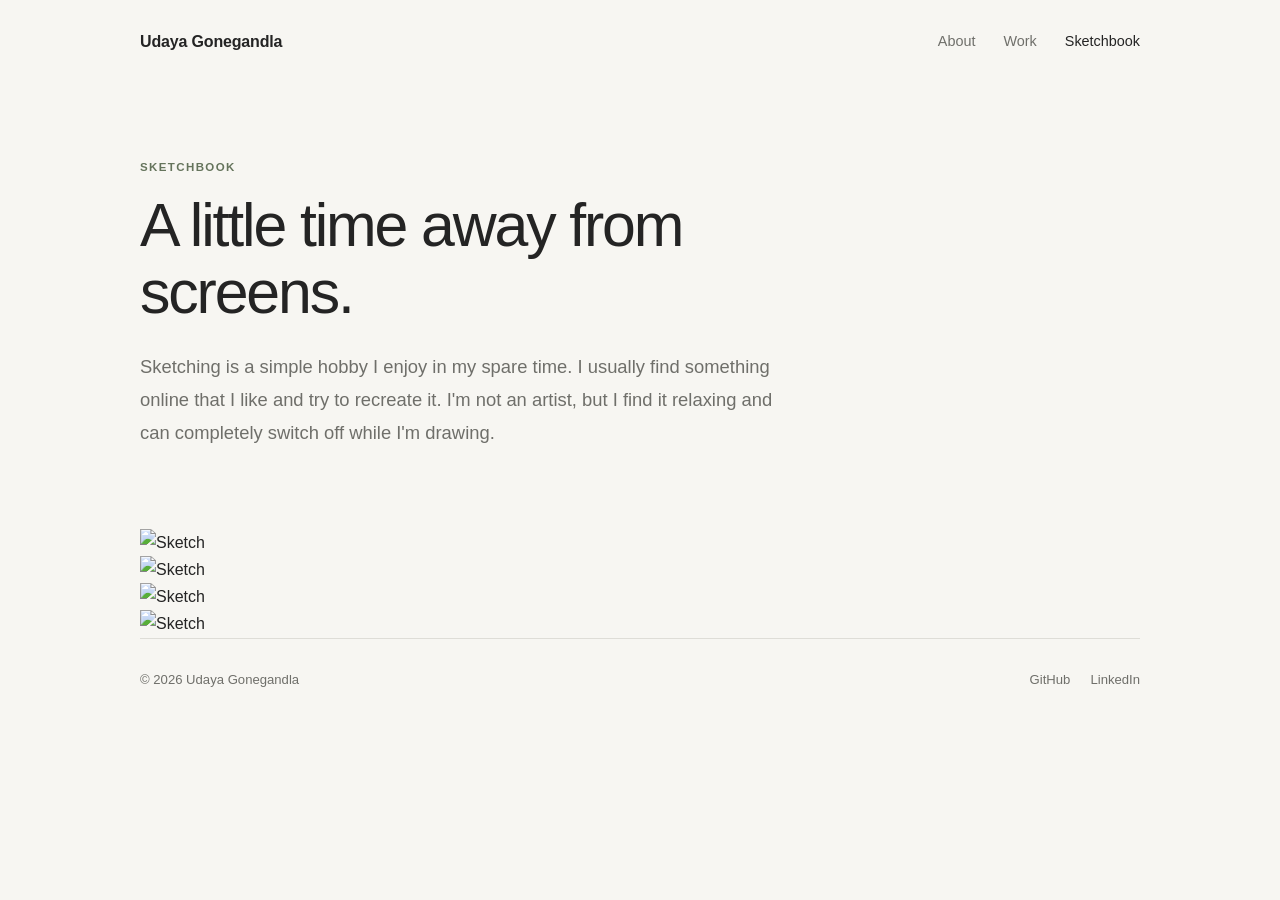
==== sketchbook.html @ cd7e1777 "Add initial sketchbook HTML structure" ====
<!DOCTYPE html> <html lang="en"> <head> <meta charset="UTF-8"> <meta name="viewport" content="width=device-width, initial-scale=1.0">
<title>Sketchbook — Udaya Gonegandla</title>

<link rel="stylesheet" href="style.css">

</head> <body>
<header class="site-header">

    <a href="index.html" class="logo">
        Udaya Gonegandla
    </a>

    <nav>
        <a href="about.html">About</a>
        <a href="work.html">Work</a>
        <a href="sketchbook.html" class="active">Sketchbook</a>
    </nav>

</header>


<main>

    <section class="page-intro sketchbook-intro">

        <p class="eyebrow">SKETCHBOOK</p>

        <h1>
            A little time away from screens.
        </h1>

        <p>
            Sketching is a simple hobby I enjoy in my spare time. I usually
            find something online that I like and try to recreate it.
            I'm not an artist, but I find it relaxing and can completely
            switch off while I'm drawing.
        </p>

    </section>


    <section class="sketch-gallery">

        <figure class="sketch">
            <img src="sketches/drawing-01.jpg"
                 alt="Sketch"
                 loading="lazy">
        </figure>


        <figure class="sketch">
            <img src="sketches/drawing-02.jpg"
                 alt="Sketch"
                 loading="lazy">
        </figure>


        <figure class="sketch">
            <img src="sketches/drawing-03.jpg"
                 alt="Sketch"
                 loading="lazy">
        </figure>


        <figure class="sketch">
            <img src="sketches/drawing-04.jpg"
                 alt="Sketch"
                 loading="lazy">
        </figure>

    </section>

</main>


<footer class="site-footer">

    <p>© 2026 Udaya Gonegandla</p>

    <div>
        <a href="https://github.com/tejaswiniveliventi"
           target="_blank"
           rel="noopener">
            GitHub
        </a>

        <a href="https://www.linkedin.com/in/udayasuryatejaswini/"
           target="_blank"
           rel="noopener">
            LinkedIn
        </a>
    </div>

</footer>

</body> </html>
---- style.css ----
/* =========================================
UDAYA GONEGANDLA — PORTFOLIO
========================================= */

:root {
--bg: #f7f6f2;
--text: #242424;
--muted: #6f6f6a;
--line: #deddd7;
--accent: #65745c;
--accent-light: #e7ebe3;
--white: #ffffff;

--max-width: 1080px;


}

/* =========================================
RESET
========================================= */

*{
box-sizing: border-box;
margin: 0;
padding: 0;
}

html {
scroll-behavior: smooth;
}

body {
background: var(--bg);
color: var(--text);
font-family: -apple-system, BlinkMacSystemFont, "Segoe UI",
Roboto, Helvetica, Arial, sans-serif;
line-height: 1.7;
}

a {
color: inherit;
text-decoration: none;
}

/* =========================================
HEADER
========================================= */

.site-header {
    width: min(90%, 1000px);
    margin: 0 auto;
    padding: 28px 0;

    display: flex;
    align-items: center;
    justify-content: space-between;
}

.logo {
font-size: 1rem;
font-weight: 600;
letter-spacing: -0.01em;
}

.site-header nav {
display: flex;
gap: 28px;
}

.site-header nav a {
color: var(--muted);
font-size: 0.9rem;

transition: color 0.2s ease;


}

.site-header nav a:hover,
.site-header nav a.active {
color: var(--text);
}

/* =========================================
GENERAL LAYOUT
========================================= */

main {
    width: min(90%, 1000px);
    margin: 0 auto;
}

.eyebrow {
margin-bottom: 14px;

color: var(--accent);
font-size: 0.72rem;
font-weight: 700;
letter-spacing: 0.12em;


}

/* =========================================
PAGE INTRO
========================================= */

.page-intro {
    max-width: 760px;
    padding: 75px 0 80px;
}

.page-intro h1 {
    max-width: 700px;
    margin-bottom: 24px;

    font-size: clamp(2.4rem, 5vw, 3.8rem);
    font-weight: 500;
    letter-spacing: -0.035em;
    line-height: 1.1;
}

.page-intro > p:last-child {
max-width: 650px;

color: var(--muted);
font-size: 1.15rem;
line-height: 1.8;


}

/* =========================================
ABOUT STORY
========================================= */

.about-story {
max-width: 760px;
padding-bottom: 100px;
}

.about-section {
padding: 70px 0;
border-top: 1px solid var(--line);
}

.about-section h2,
.about-current h2 {
max-width: 650px;
margin-bottom: 25px;

font-size: clamp(1.8rem, 4vw, 2.7rem);
font-weight: 500;
letter-spacing: -0.035em;
line-height: 1.15;


}

.about-section p:not(.eyebrow),
.about-current p:not(.eyebrow) {
max-width: 680px;
margin-bottom: 18px;

color: #4d4d49;
font-size: 1.02rem;


}

.about-section p:last-child {
margin-bottom: 0;
}

/* =========================================
CURRENTLY
========================================= */

.about-current {
margin-top: 20px;
padding: 55px 50px;

background: var(--accent-light);
border-radius: 4px;


}

.about-current h2 {
margin-bottom: 22px;
}

.about-current p:not(.eyebrow) {
color: #454b41;
}

/* =========================================
EXPERIENCE TIMELINE
========================================= */

.experience {
padding: 100px 0;
border-top: 1px solid var(--line);
}

.section-heading {
margin-bottom: 55px;
}

.section-heading h2 {
font-size: clamp(2rem, 4vw, 3rem);
font-weight: 500;
letter-spacing: -0.04em;
}

.timeline {
max-width: 850px;
}

.timeline-item {
display: grid;
grid-template-columns: 90px 1fr;
gap: 35px;

padding: 28px 0;
border-top: 1px solid var(--line);


}

.timeline-item:last-child {
border-bottom: 1px solid var(--line);
}

.timeline-year {
color: var(--muted);
font-size: 0.85rem;
font-weight: 600;
}

.timeline-item h3 {
margin-bottom: 5px;

font-size: 1.05rem;
font-weight: 600;


}

.timeline-item p {
max-width: 600px;

color: var(--muted);
font-size: 0.95rem;


}

/* =========================================
ABOUT FOOTER / SKETCHBOOK TEASER
========================================= */

.about-footer {
padding: 100px 0 130px;

text-align: center;


}

.about-footer p {
margin-bottom: 18px;

color: var(--muted);
font-size: 1rem;


}

.text-link {
color: var(--text);
font-weight: 600;

border-bottom: 1px solid var(--text);
padding-bottom: 3px;

transition: opacity 0.2s ease;


}

.text-link:hover {
opacity: 0.6;
}

/* =========================================
FOOTER
========================================= */

.site-footer {
    width: min(90%, 1000px);
    margin: 0 auto;
    padding: 30px 0 45px;

    display: flex;
    justify-content: space-between;
    align-items: center;

    border-top: 1px solid var(--line);

    color: var(--muted);
    font-size: 0.82rem;
}

.site-footer div {
display: flex;
gap: 20px;
}

.site-footer a:hover {
color: var(--text);
}

/* =========================================
MOBILE
========================================= */

@media (max-width: 700px) {

.site-header {
     width: 90%;
    padding: 22px 0;
}

.site-header nav {
    gap: 16px;
}

.site-header nav a {
    font-size: 0.82rem;
}

main {
    width: 90%;
}

.page-intro {
    padding: 70px 0 75px;
}

.page-intro h1 {
    font-size: 2.8rem;
}

.page-intro > p:last-child {
    font-size: 1rem;
}

.about-section {
    padding: 55px 0;
}

.about-section h2,
.about-current h2 {
    font-size: 2rem;
}

.about-section p:not(.eyebrow),
.about-current p:not(.eyebrow) {
    font-size: 0.98rem;
}

.about-current {
    padding: 35px 25px;
}

.experience {
    padding: 70px 0;
}

.timeline-item {
    grid-template-columns: 65px 1fr;
    gap: 20px;
}

.about-footer {
    padding: 70px 0 90px;
}

.site-footer {
    width: 90%;
    padding: 25px 0 35px;

    flex-direction: column;
    gap: 15px;
}


}
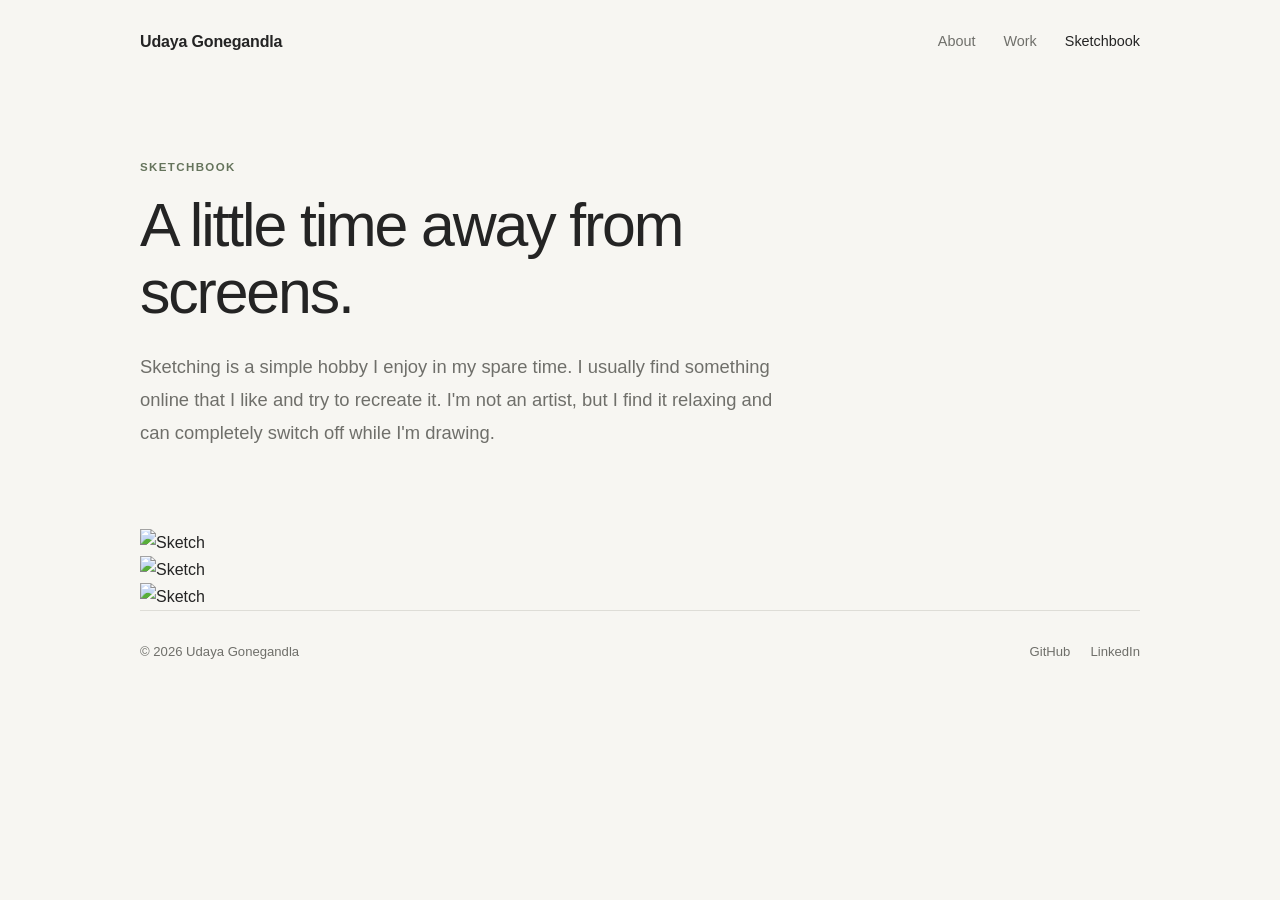
==== commit 68a1f198: "Update sketch images in sketchbook.html Replaced old sketch images with new ones and removed an unus" ====
--- a/sketchbook.html
+++ b/sketchbook.html
@@ -42,31 +42,26 @@
     <section class="sketch-gallery">
 
         <figure class="sketch">
-            <img src="sketches/drawing-01.jpg"
+            <img src="sketches/img_2162.png"
                  alt="Sketch"
                  loading="lazy">
         </figure>
 
 
         <figure class="sketch">
-            <img src="sketches/drawing-02.jpg"
+            <img src="sketches/img_2163.png"
                  alt="Sketch"
                  loading="lazy">
         </figure>
 
 
         <figure class="sketch">
-            <img src="sketches/drawing-03.jpg"
+            <img src="sketches/img_2161.png"
                  alt="Sketch"
                  loading="lazy">
         </figure>
 
 
-        <figure class="sketch">
-            <img src="sketches/drawing-04.jpg"
-                 alt="Sketch"
-                 loading="lazy">
-        </figure>
 
     </section>
 
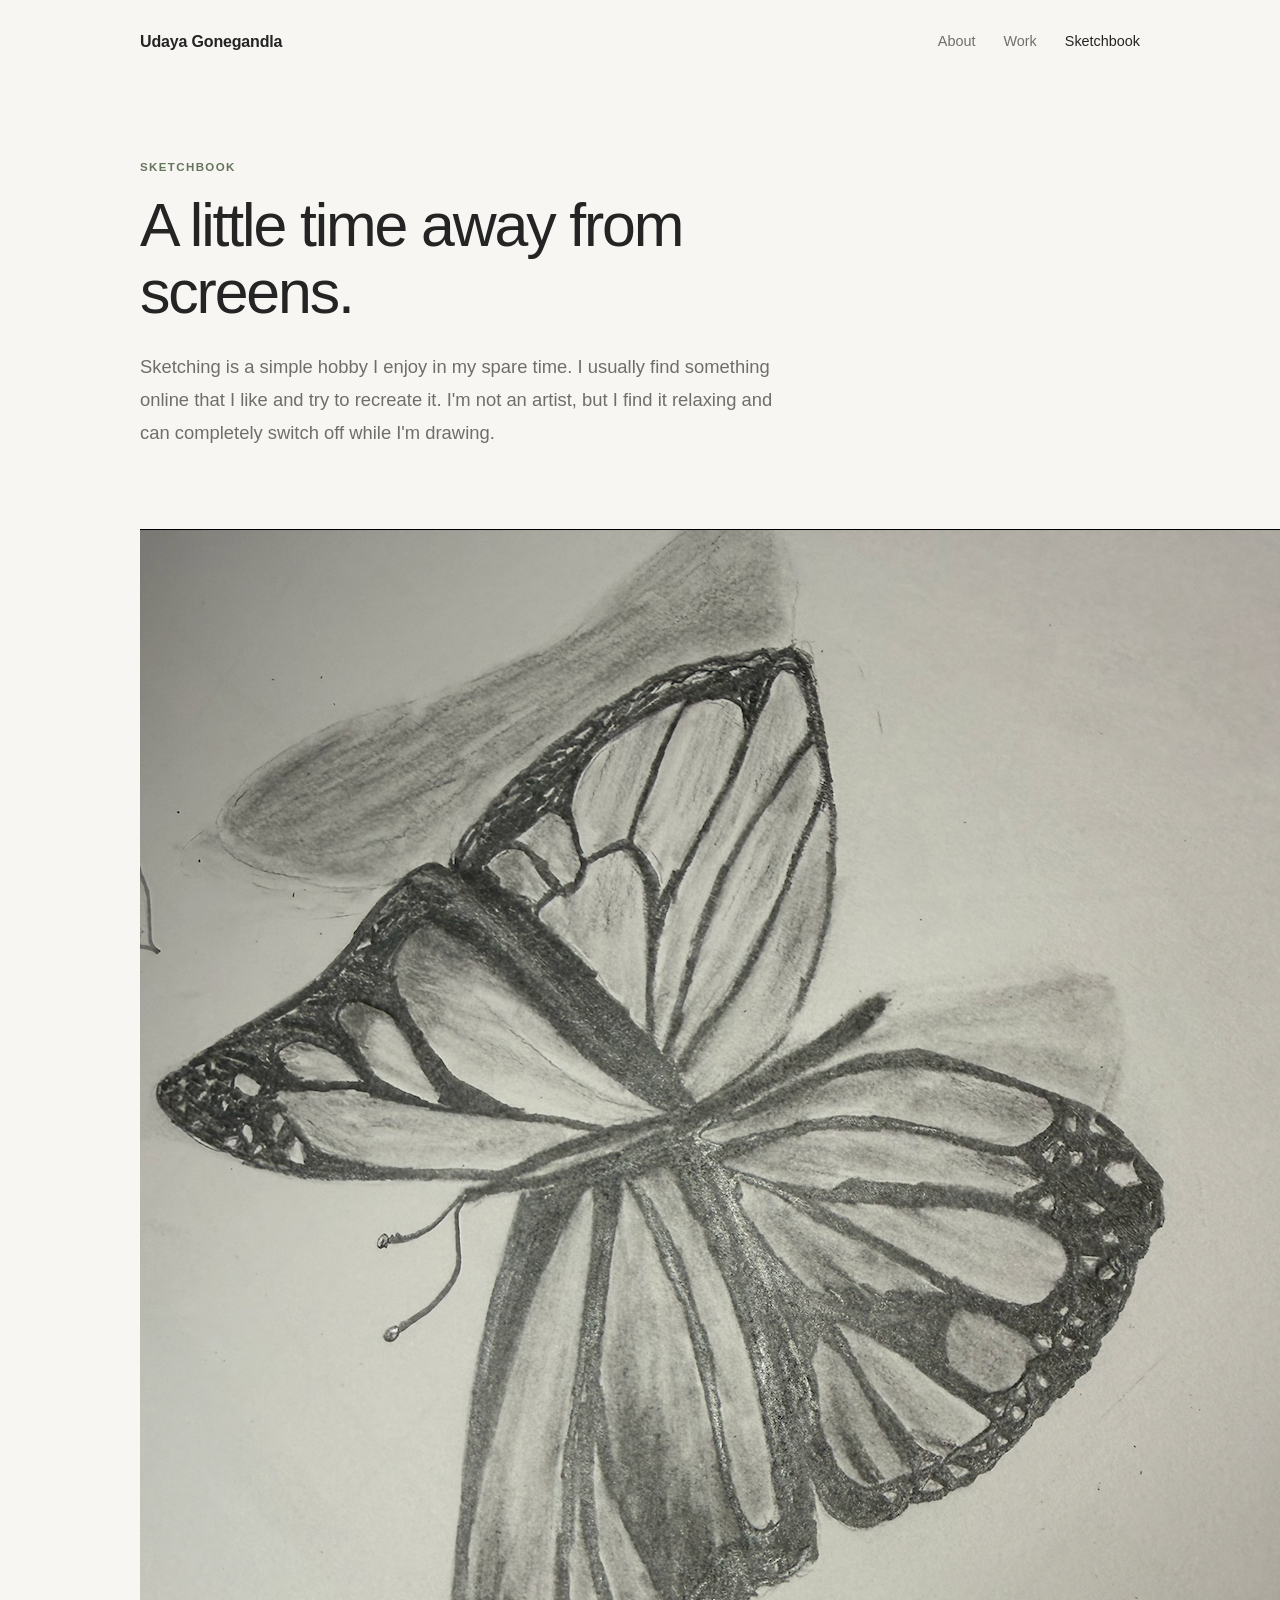
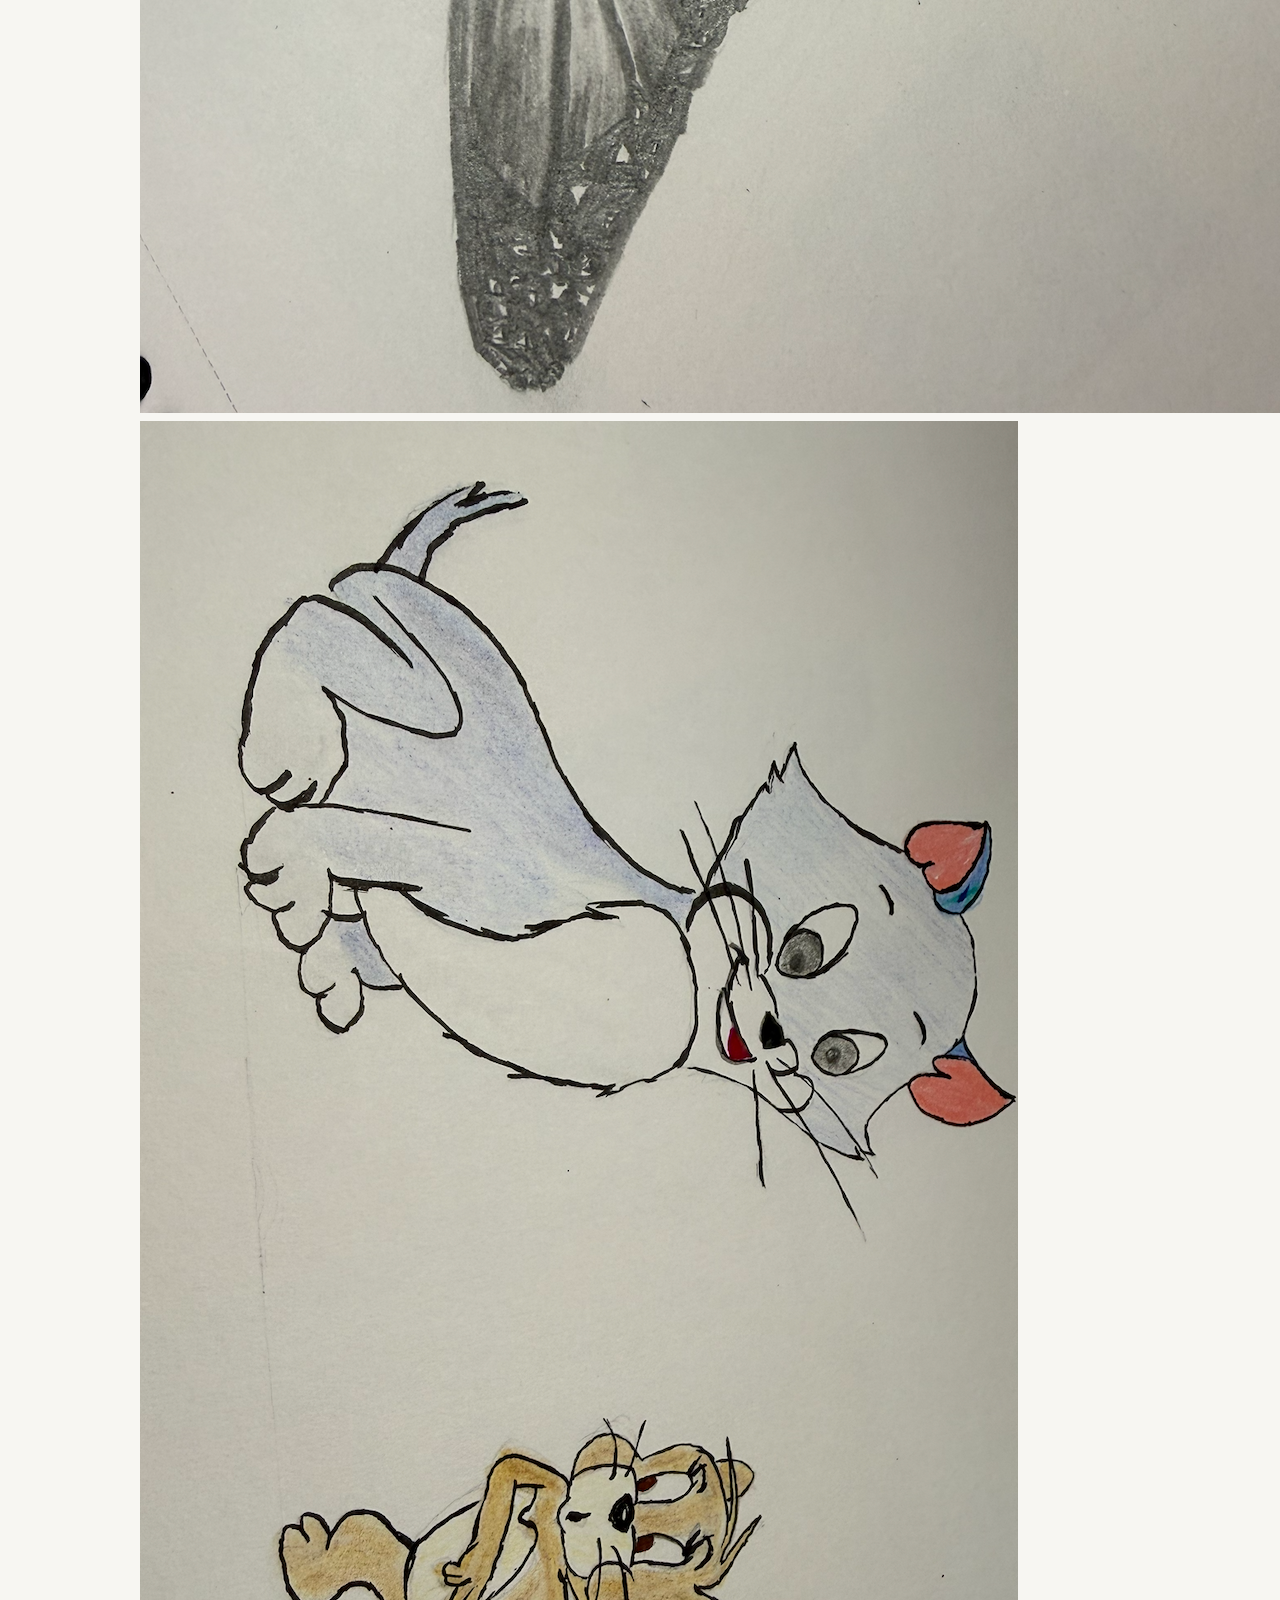
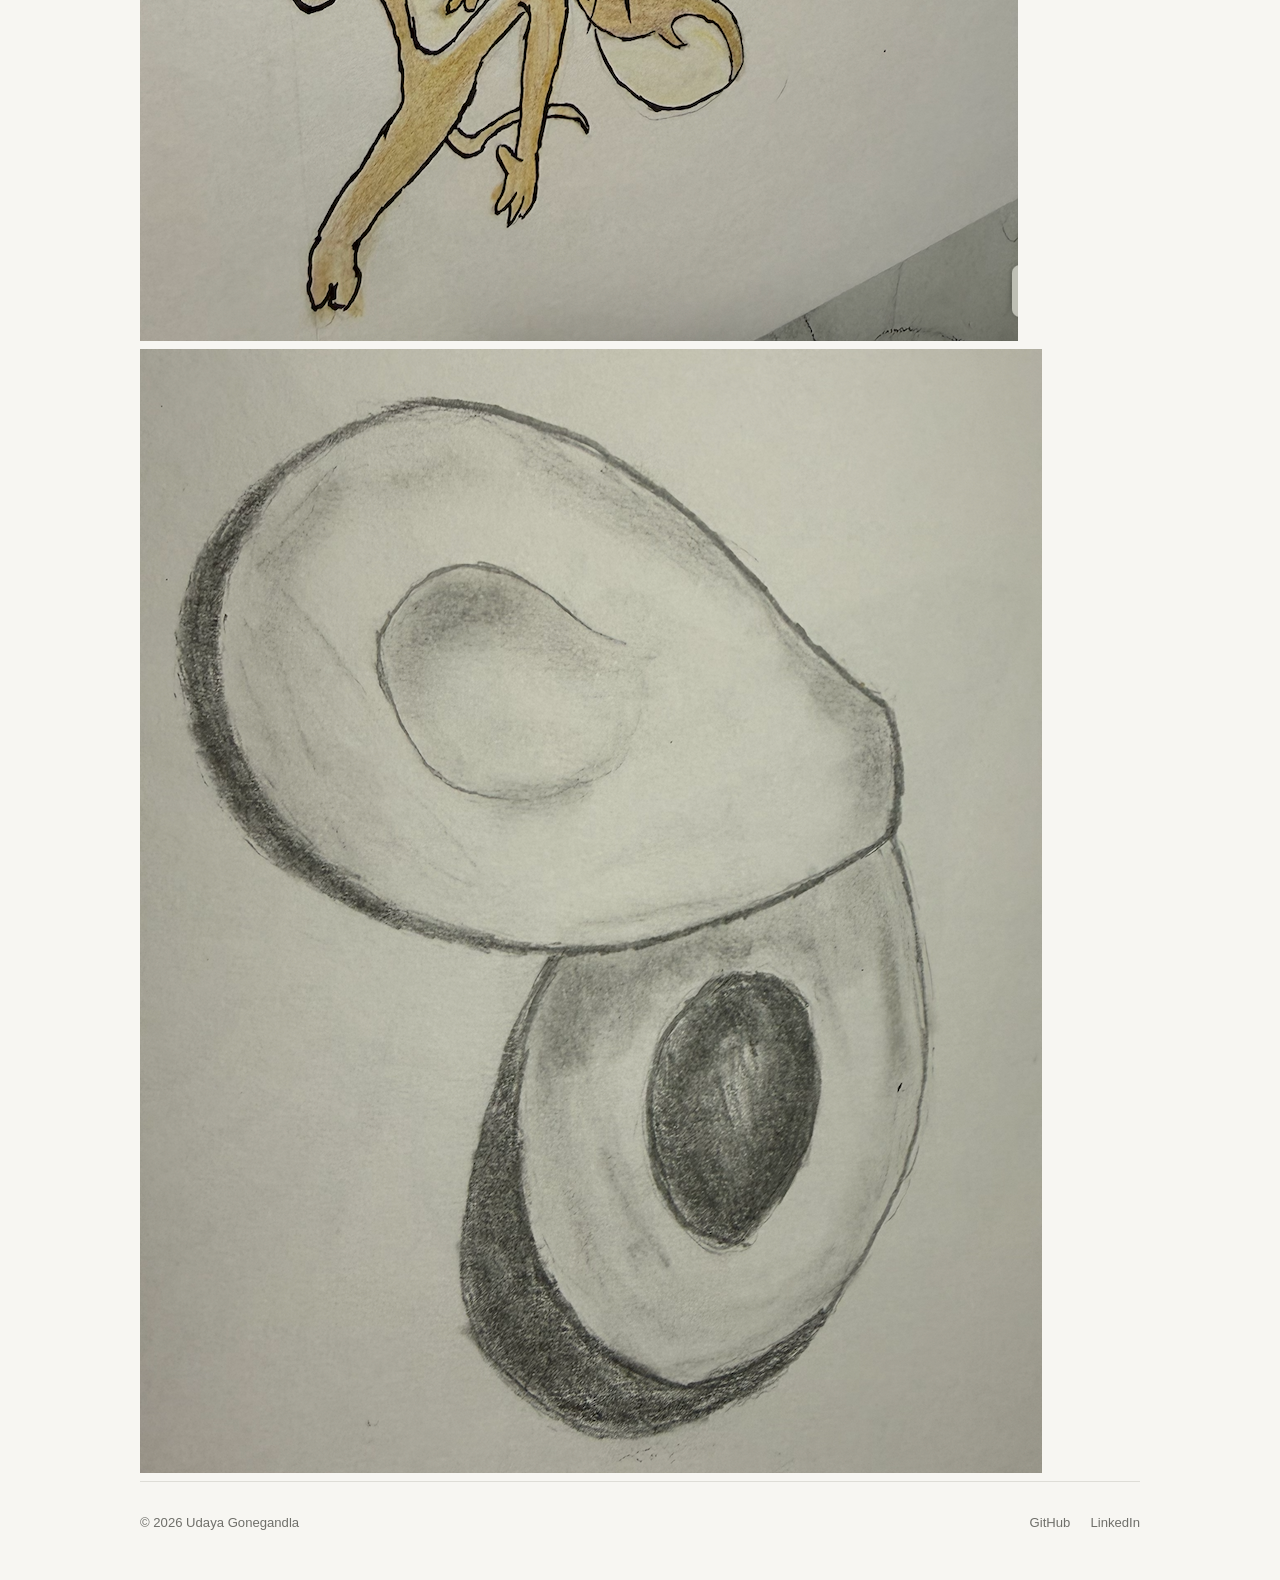
==== commit cf1b2752: "Update sketchbook.html" ====
(no text change in the page or its own stylesheets)
